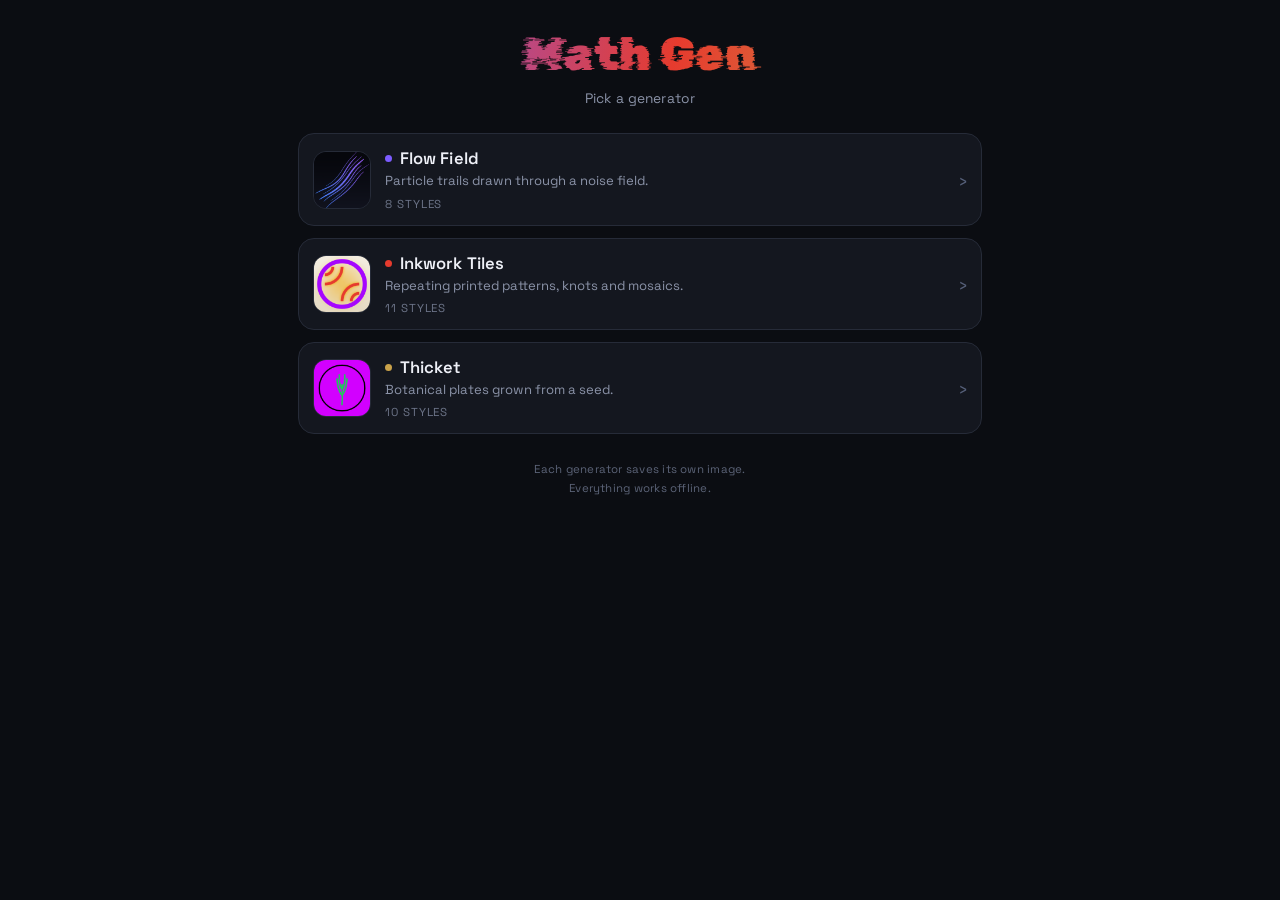
==== index.html @ dd91eee7 "Unzip archive" ====
<!DOCTYPE html>
<html lang="en">
<head>
<meta charset="utf-8">
<meta name="viewport" content="width=device-width, initial-scale=1, viewport-fit=cover">
<meta name="theme-color" content="#0b0d12">
<title>Math Gen</title>
<link rel="icon" href="icon-192.png">
<style>
/* Rubik Glitch is a distorted display face: it carries the wordmark only. The
   cards stay in Space Grotesk, because the glitch treatment makes small text
   hard to read. Both are bundled, so the page needs no network. */
@font-face {
  font-family: "HubTitle";
  font-style: normal;
  font-weight: 400;
  font-display: swap;
  src: url("fonts/rubikglitch.woff2") format("woff2");
  unicode-range: U+0000-00FF, U+0131, U+0152-0153, U+02BB-02BC, U+02C6, U+02DA,
    U+02DC, U+0304, U+0308, U+0329, U+2000-206F, U+20AC, U+2122, U+2191, U+2193,
    U+2212, U+2215, U+FEFF, U+FFFD;
}
@font-face {
  font-family: "HubUI";
  font-style: normal;
  font-weight: 400 700;
  font-display: swap;
  src: url("fonts/spacegrotesk.woff2") format("woff2");
  unicode-range: U+0000-00FF, U+0131, U+0152-0153, U+02BB-02BC, U+02C6, U+02DA,
    U+02DC, U+0304, U+0308, U+0329, U+2000-206F, U+20AC, U+2122, U+2191, U+2193,
    U+2212, U+2215, U+FEFF, U+FFFD;
}

:root {
  --bg: #0b0d12;
  --panel: #14171f;
  --panel-2: #1a1e28;
  --border: #262b38;
  --text: #eef0f7;
  --dim: #8b93a8;
  --violet: #7c5cff;   /* Flow Field */
  --red: #e63b2e;      /* Inkwork Tiles */
  --gold: #c9a24a;     /* Thicket */
}

*, *::before, *::after { box-sizing: border-box; margin: 0; padding: 0; }

html, body {
  min-height: 100%;
  background: var(--bg);
  color: var(--text);
  font-family: "HubUI", -apple-system, BlinkMacSystemFont, "Segoe UI", Roboto, sans-serif;
  -webkit-font-smoothing: antialiased;
  touch-action: manipulation;
}

.wrap {
  max-width: 720px;
  margin: 0 auto;
  padding: calc(28px + env(safe-area-inset-top, 0px)) 18px
           calc(32px + env(safe-area-inset-bottom, 0px));
}

header { text-align: center; margin-bottom: 26px; }

.mark {
  font-family: "HubTitle", "HubUI", sans-serif;
  font-size: clamp(2.1rem, 11vw, 2.9rem);
  font-weight: 400;
  letter-spacing: 0.005em;
  line-height: 1.15;
  background: linear-gradient(100deg, var(--violet), var(--red) 55%, var(--gold));
  -webkit-background-clip: text;
  background-clip: text;
  color: transparent;
}

.tagline {
  margin-top: 8px;
  font-size: 0.86rem;
  color: var(--dim);
  letter-spacing: 0.01em;
}

.grid { display: flex; flex-direction: column; gap: 12px; }

/* Each card is a link to a folder's index.html, so it works from the phone's
   filesystem with no server. */
.card {
  display: flex;
  align-items: center;
  gap: 14px;
  padding: 14px;
  border: 1px solid var(--border);
  border-radius: 16px;
  background: var(--panel);
  color: inherit;
  text-decoration: none;
  transition: background .12s ease, transform .08s ease, border-color .12s ease;
}
.card:hover { background: var(--panel-2); border-color: #37405094; }
.card:active { transform: scale(0.985); }

.thumb {
  width: 58px; height: 58px;
  border-radius: 13px;
  flex-shrink: 0;
  object-fit: cover;
  border: 1px solid var(--border);
  background: var(--panel-2);
}

.meta { flex: 1; min-width: 0; }

.name {
  font-size: 1.04rem;
  font-weight: 600;
  letter-spacing: 0.005em;
  display: flex;
  align-items: center;
  gap: 8px;
}

.swatch {
  width: 7px; height: 7px;
  border-radius: 50%;
  flex-shrink: 0;
}

.desc {
  margin-top: 3px;
  font-size: 0.82rem;
  line-height: 1.4;
  color: var(--dim);
}

.count {
  margin-top: 6px;
  font-size: 0.72rem;
  letter-spacing: 0.08em;
  text-transform: uppercase;
  color: #6c7488;
}

.arrow { color: #56607a; flex-shrink: 0; font-size: 1.1rem; }

footer {
  margin-top: 26px;
  text-align: center;
  font-size: 0.72rem;
  line-height: 1.6;
  color: #5b6377;
  letter-spacing: 0.02em;
}
</style>
</head>
<body>
<div class="wrap">

  <header>
    <div class="mark">Math Gen</div>
    <div class="tagline">Pick a generator</div>
  </header>

  <div class="grid">

    <a class="card" href="flow-field/index.html">
      <img class="thumb" src="flow-field/icon/icon-192.png" alt="" width="58" height="58">
      <div class="meta">
        <div class="name"><span class="swatch" style="background:var(--violet)"></span>Flow Field</div>
        <div class="desc">Particle trails drawn through a noise field.</div>
        <div class="count">8 styles</div>
      </div>
      <div class="arrow">›</div>
    </a>

    <a class="card" href="inkwork-tiles/index.html">
      <img class="thumb" src="inkwork-tiles/icon/icon-192.png" alt="" width="58" height="58">
      <div class="meta">
        <div class="name"><span class="swatch" style="background:var(--red)"></span>Inkwork Tiles</div>
        <div class="desc">Repeating printed patterns, knots and mosaics.</div>
        <div class="count">11 styles</div>
      </div>
      <div class="arrow">›</div>
    </a>

    <a class="card" href="thicket/index.html">
      <img class="thumb" src="thicket/icon/icon-192.png" alt="" width="58" height="58">
      <div class="meta">
        <div class="name"><span class="swatch" style="background:var(--gold)"></span>Thicket</div>
        <div class="desc">Botanical plates grown from a seed.</div>
        <div class="count">10 styles</div>
      </div>
      <div class="arrow">›</div>
    </a>

    <!-- To add a generator: copy its folder in beside these, add one <a> like
         the ones above, then list it in README.md. -->


  </div>

  <footer>
    Each generator saves its own image.<br>
    Everything works offline.
  </footer>

</div>
</body>
</html>
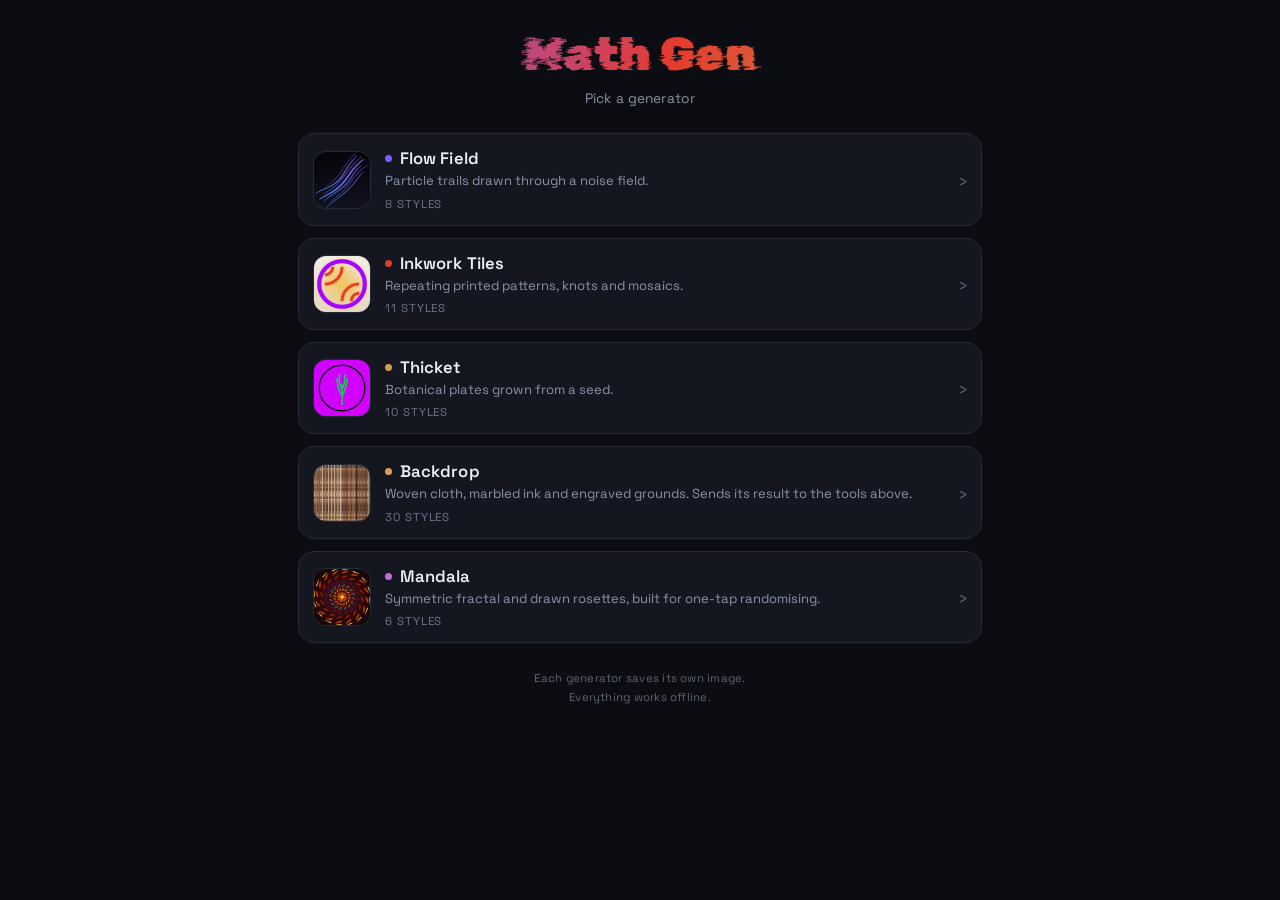
==== commit ddad603a: "Unzip archive" ====
--- a/index.html
+++ b/index.html
@@ -41,6 +41,8 @@
   --violet: #7c5cff;   /* Flow Field */
   --red: #e63b2e;      /* Inkwork Tiles */
   --gold: #c9a24a;     /* Thicket */
+  --sand: #d9a05b;     /* Backdrop */
+  --pink: #c46ad8;     /* Mandala */
 }
 
 *, *::before, *::after { box-sizing: border-box; margin: 0; padding: 0; }
@@ -194,6 +196,26 @@
       <div class="arrow">›</div>
     </a>
 
+    <a class="card" href="background-lab/index.html">
+      <img class="thumb" src="background-lab/icon-192.png" alt="" width="58" height="58">
+      <div class="meta">
+        <div class="name"><span class="swatch" style="background:var(--sand)"></span>Backdrop</div>
+        <div class="desc">Woven cloth, marbled ink and engraved grounds. Sends its result to the tools above.</div>
+        <div class="count">30 styles</div>
+      </div>
+      <div class="arrow">›</div>
+    </a>
+
+    <a class="card" href="mandala/index.html">
+      <img class="thumb" src="mandala/icon/icon-192.png" alt="" width="58" height="58">
+      <div class="meta">
+        <div class="name"><span class="swatch" style="background:var(--pink)"></span>Mandala</div>
+        <div class="desc">Symmetric fractal and drawn rosettes, built for one-tap randomising.</div>
+        <div class="count">6 styles</div>
+      </div>
+      <div class="arrow">›</div>
+    </a>
+
     <!-- To add a generator: copy its folder in beside these, add one <a> like
          the ones above, then list it in README.md. -->
 
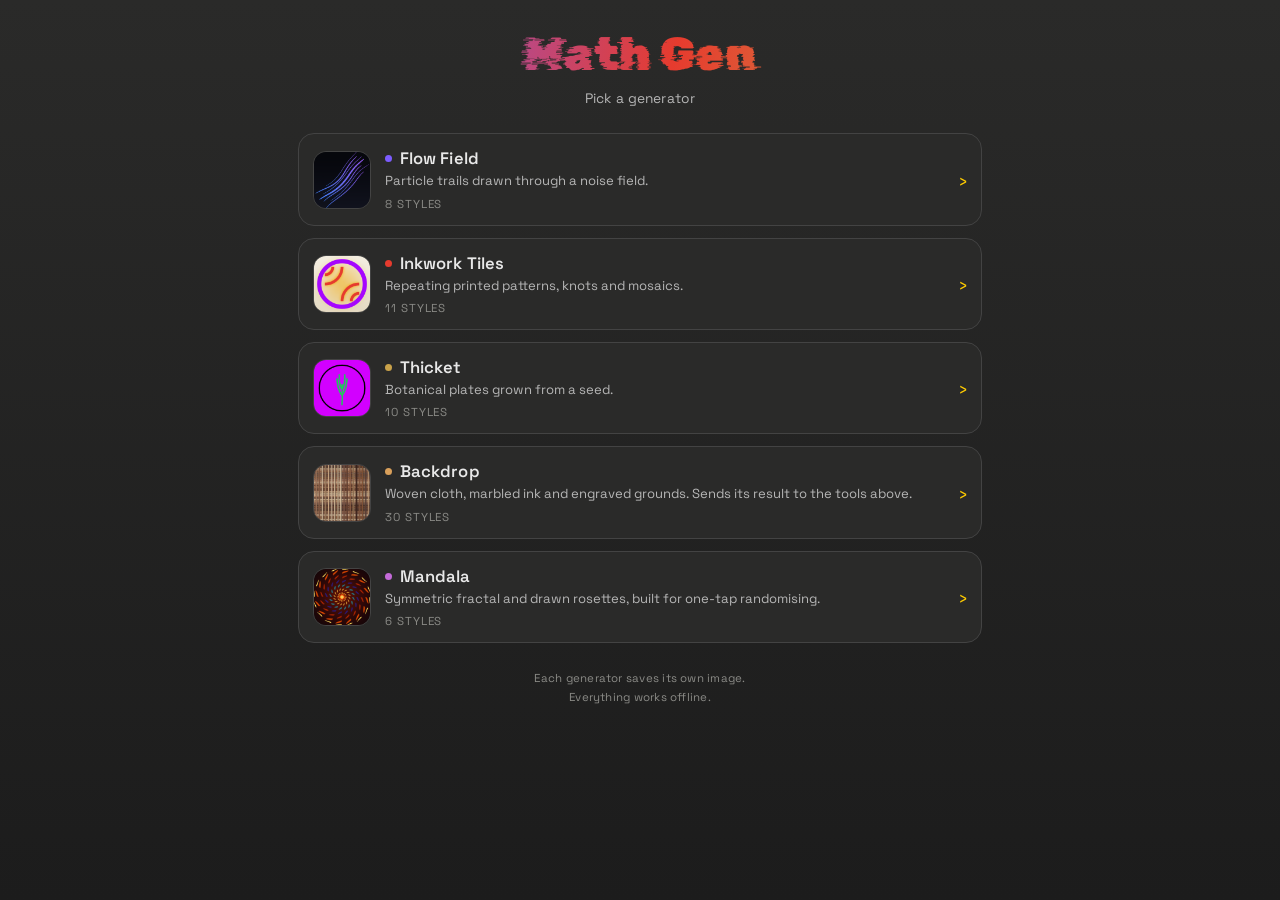
==== commit 1a6c240a: "Unzip archive" ====
--- a/index.html
+++ b/index.html
@@ -3,7 +3,7 @@
 <head>
 <meta charset="utf-8">
 <meta name="viewport" content="width=device-width, initial-scale=1, viewport-fit=cover">
-<meta name="theme-color" content="#0b0d12">
+<meta name="theme-color" content="#252525">
 <title>Math Gen</title>
 <link rel="icon" href="icon-192.png">
 <style>
@@ -31,13 +31,16 @@
     U+2212, U+2215, U+FEFF, U+FFFD;
 }
 
+/* Palette taken from GitHub Pages' Midnight theme: gunmetal gradient, warm
+   cream text, gold links, grey headings and #434343 rule lines. */
 :root {
-  --bg: #0b0d12;
-  --panel: #14171f;
-  --panel-2: #1a1e28;
-  --border: #262b38;
-  --text: #eef0f7;
-  --dim: #8b93a8;
+  --bg: #252525;
+  --panel: #2a2a29;
+  --panel-2: #323230;
+  --border: #434343;
+  --text: #f0e7d5;
+  --dim: #b6b6b6;
+  --gold-link: #ffcc00;
   --violet: #7c5cff;   /* Flow Field */
   --red: #e63b2e;      /* Inkwork Tiles */
   --gold: #c9a24a;     /* Thicket */
@@ -50,6 +53,7 @@
 html, body {
   min-height: 100%;
   background: var(--bg);
+  background: linear-gradient(#2a2a29, #1c1c1c) fixed;
   color: var(--text);
   font-family: "HubUI", -apple-system, BlinkMacSystemFont, "Segoe UI", Roboto, sans-serif;
   -webkit-font-smoothing: antialiased;
@@ -71,6 +75,7 @@
   font-weight: 400;
   letter-spacing: 0.005em;
   line-height: 1.15;
+  /* the toolbox wordmark keeps its gradient; Midnight's own h1 is #e8e8e8 */
   background: linear-gradient(100deg, var(--violet), var(--red) 55%, var(--gold));
   -webkit-background-clip: text;
   background-clip: text;
@@ -100,7 +105,7 @@
   text-decoration: none;
   transition: background .12s ease, transform .08s ease, border-color .12s ease;
 }
-.card:hover { background: var(--panel-2); border-color: #37405094; }
+.card:hover { background: var(--panel-2); border-color: #5a5a58; }
 .card:active { transform: scale(0.985); }
 
 .thumb {
@@ -115,6 +120,7 @@
 .meta { flex: 1; min-width: 0; }
 
 .name {
+  color: #e8e8e8;
   font-size: 1.04rem;
   font-weight: 600;
   letter-spacing: 0.005em;
@@ -141,17 +147,17 @@
   font-size: 0.72rem;
   letter-spacing: 0.08em;
   text-transform: uppercase;
-  color: #6c7488;
-}
-
-.arrow { color: #56607a; flex-shrink: 0; font-size: 1.1rem; }
+  color: #8a8a86;
+}
+
+.arrow { color: var(--gold-link); flex-shrink: 0; font-size: 1.1rem; }
 
 footer {
   margin-top: 26px;
   text-align: center;
   font-size: 0.72rem;
   line-height: 1.6;
-  color: #5b6377;
+  color: #8a8a86;
   letter-spacing: 0.02em;
 }
 </style>
